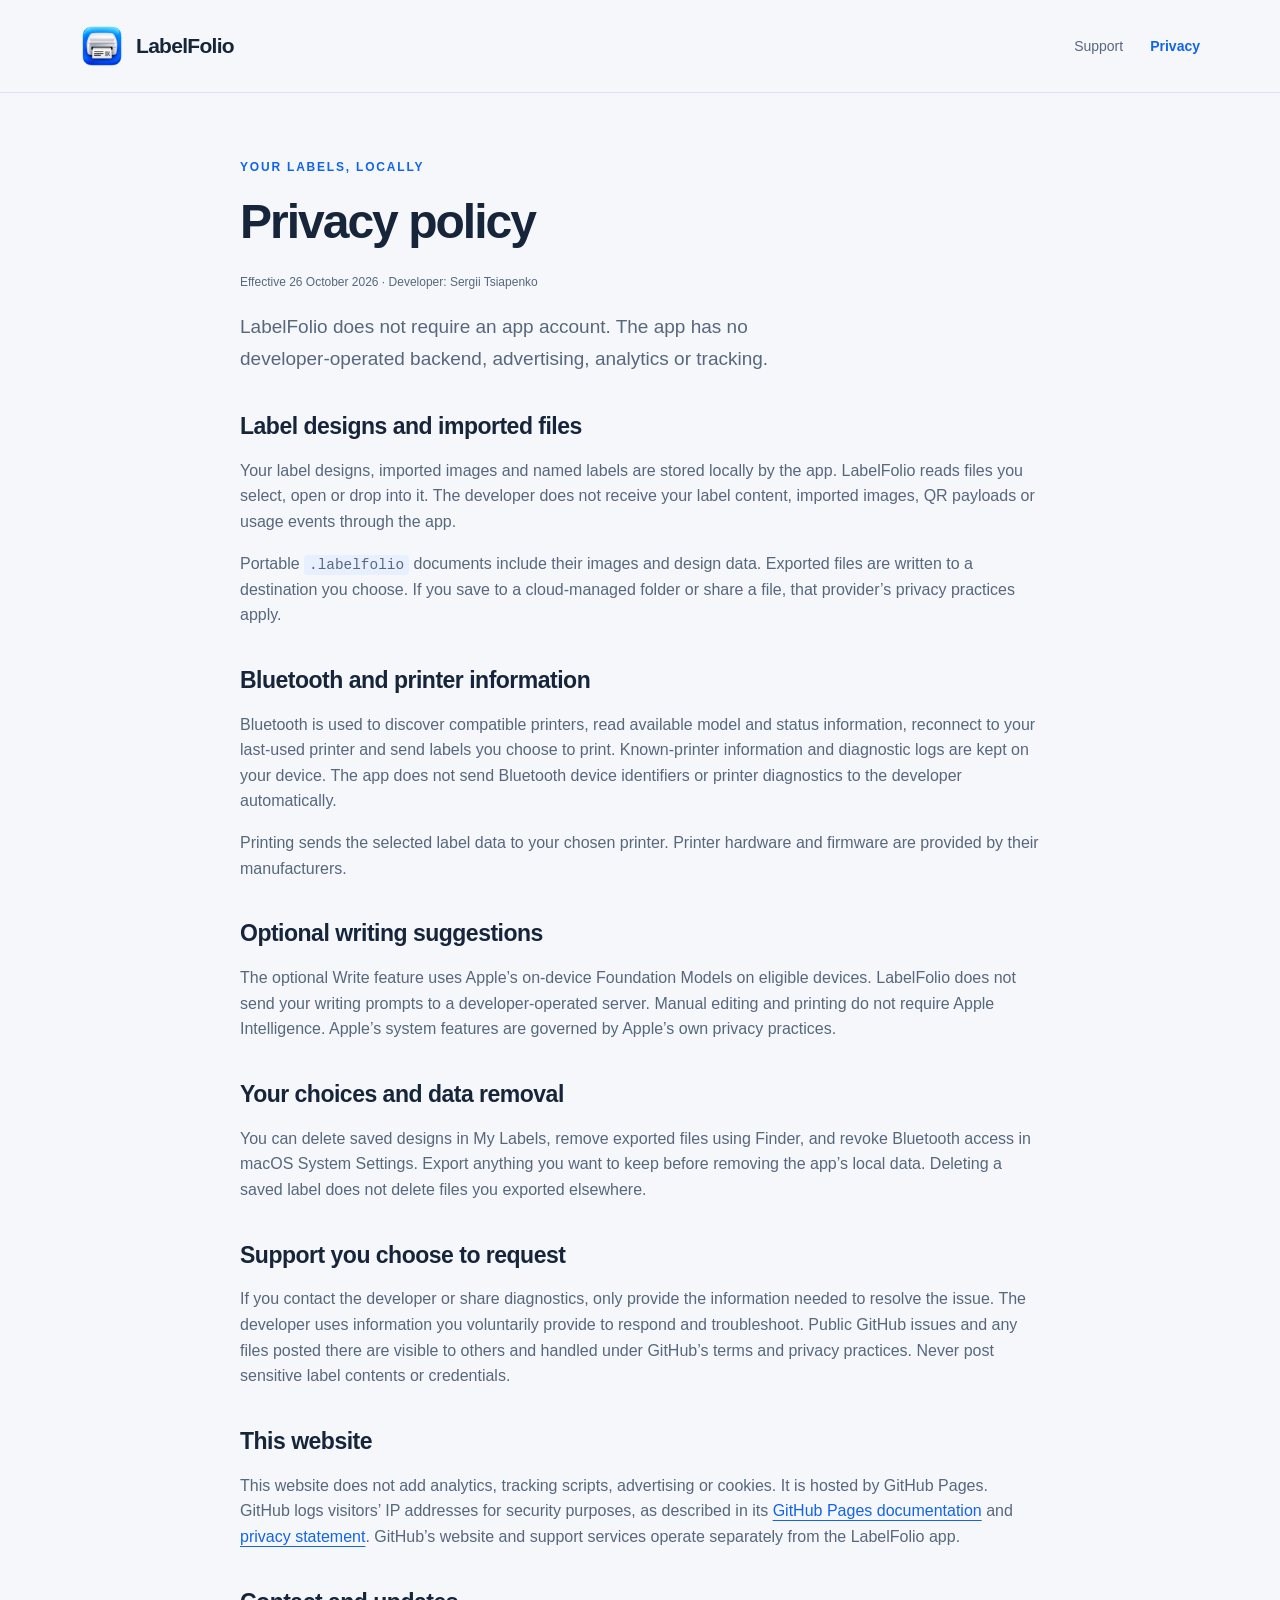
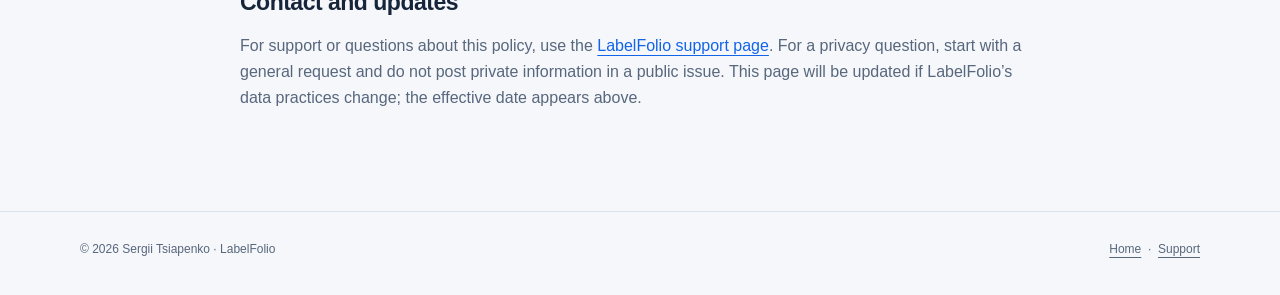
==== privacy.html @ 61dc9f2f "Publish LabelFolio website, support, and privacy policy" ====
<!doctype html>
<html lang="en"><head><meta charset="utf-8"><meta name="viewport" content="width=device-width,initial-scale=1"><title>LabelFolio Privacy Policy</title><meta name="description" content="How LabelFolio handles local label designs, images, Bluetooth printing, optional on-device writing and support requests."><link rel="canonical" href="https://mosher23.github.io/LabelFolio/privacy.html"><link rel="icon" href="app-icon.png"><link rel="stylesheet" href="styles.css"></head><body><a class="skip" href="#main">Skip to content</a><header><nav class="wrap" aria-label="Main navigation"><a class="brand" href="./"><img src="app-icon.png" width="44" height="44" alt="">LabelFolio</a><div class="links"><a href="support.html">Support</a><a aria-current="page" href="privacy.html">Privacy</a></div></nav></header><main id="main" class="wrap page"><div class="eyebrow">Your labels, locally</div><h1>Privacy policy</h1><p class="fine">Effective 26 October 2026 · Developer: Sergii Tsiapenko</p><p class="lead">LabelFolio does not require an app account. The app has no developer-operated backend, advertising, analytics or tracking.</p>
<h2>Label designs and imported files</h2><p>Your label designs, imported images and named labels are stored locally by the app. LabelFolio reads files you select, open or drop into it. The developer does not receive your label content, imported images, QR payloads or usage events through the app.</p><p>Portable <code>.labelfolio</code> documents include their images and design data. Exported files are written to a destination you choose. If you save to a cloud-managed folder or share a file, that provider’s privacy practices apply.</p>
<h2>Bluetooth and printer information</h2><p>Bluetooth is used to discover compatible printers, read available model and status information, reconnect to your last-used printer and send labels you choose to print. Known-printer information and diagnostic logs are kept on your device. The app does not send Bluetooth device identifiers or printer diagnostics to the developer automatically.</p><p>Printing sends the selected label data to your chosen printer. Printer hardware and firmware are provided by their manufacturers.</p>
<h2>Optional writing suggestions</h2><p>The optional Write feature uses Apple’s on-device Foundation Models on eligible devices. LabelFolio does not send your writing prompts to a developer-operated server. Manual editing and printing do not require Apple Intelligence. Apple’s system features are governed by Apple’s own privacy practices.</p>
<h2>Your choices and data removal</h2><p>You can delete saved designs in My Labels, remove exported files using Finder, and revoke Bluetooth access in macOS System Settings. Export anything you want to keep before removing the app’s local data. Deleting a saved label does not delete files you exported elsewhere.</p>
<h2>Support you choose to request</h2><p>If you contact the developer or share diagnostics, only provide the information needed to resolve the issue. The developer uses information you voluntarily provide to respond and troubleshoot. Public GitHub issues and any files posted there are visible to others and handled under GitHub’s terms and privacy practices. Never post sensitive label contents or credentials.</p>
<h2>This website</h2><p>This website does not add analytics, tracking scripts, advertising or cookies. It is hosted by GitHub Pages. GitHub logs visitors’ IP addresses for security purposes, as described in its <a href="https://docs.github.com/en/pages/getting-started-with-github-pages/what-is-github-pages#data-collection">GitHub Pages documentation</a> and <a href="https://docs.github.com/en/site-policy/privacy-policies/github-general-privacy-statement">privacy statement</a>. GitHub’s website and support services operate separately from the LabelFolio app.</p>
<h2>Contact and updates</h2><p>For support or questions about this policy, use the <a href="support.html#contact">LabelFolio support page</a>. For a privacy question, start with a general request and do not post private information in a public issue. This page will be updated if LabelFolio’s data practices change; the effective date appears above.</p></main><footer><div class="wrap foot"><span>© 2026 Sergii Tsiapenko · LabelFolio</span><span><a href="./">Home</a> &nbsp;·&nbsp; <a href="support.html">Support</a></span></div></footer></body></html>
---- styles.css ----
@charset "UTF-8";
:root{color-scheme:light dark;--bg:#f5f7fb;--surface:#fff;--ink:#17253a;--muted:#58677c;--line:#dae2ee;--blue:#1264e8;--wash:#e8f0ff;--shadow:0 24px 80px #233c6112;font-family:-apple-system,BlinkMacSystemFont,"Segoe UI",sans-serif;font-synthesis:none}
*{box-sizing:border-box}body{margin:0;background:var(--bg);color:var(--ink);line-height:1.6}a{color:var(--blue);text-underline-offset:4px}a:hover{text-decoration-thickness:2px}a:focus-visible,summary:focus-visible{outline:3px solid var(--blue);outline-offset:5px;border-radius:4px}.wrap{width:min(1120px,calc(100% - 48px));margin:auto}header{border-bottom:1px solid var(--line)}nav{min-height:92px;display:flex;align-items:center;justify-content:space-between;gap:20px}.brand{display:flex;gap:12px;align-items:center;text-decoration:none;color:var(--ink);font-size:21px;font-weight:750;letter-spacing:-.7px}.brand img{width:44px;height:44px;border-radius:11px}.links{display:flex;gap:27px;align-items:center}.links a{font-size:14px;text-decoration:none;color:var(--muted)}.links a[aria-current=page]{color:var(--blue);font-weight:650}.hero{display:grid;grid-template-columns:1.05fr 1fr;align-items:center;gap:64px;padding:92px 0 80px}.eyebrow{color:var(--blue);font-size:12px;font-weight:750;letter-spacing:1.8px;text-transform:uppercase}h1{font-size:clamp(42px,5.4vw,68px);line-height:1.06;letter-spacing:-3px;margin:19px 0 24px;font-weight:760}h1 span{color:var(--blue)}.lead{font-size:19px;color:var(--muted);max-width:590px;line-height:1.65}.actions{display:flex;gap:12px;flex-wrap:wrap;margin:30px 0 20px}.button{display:inline-flex;align-items:center;justify-content:center;padding:12px 21px;border-radius:12px;background:var(--blue);color:white;text-decoration:none;font-size:14px;font-weight:650}.button.secondary{background:var(--surface);color:var(--ink);border:1px solid var(--line)}.fine{font-size:12px;color:var(--muted)}.stage{position:relative;min-height:400px;display:grid;place-items:center;background:radial-gradient(circle at 70% 15%,#c4d9ff8c,transparent 65%),var(--wash);border:1px solid var(--line);border-radius:32px;overflow:hidden;padding:42px 28px}.label{background:#fff;color:#111;box-shadow:0 16px 30px #233c6126;transform:rotate(-6deg);width:100%;max-width:340px;padding:30px 32px;border-radius:7px;font-family:ui-monospace,SFMono-Regular,monospace;text-align:center;aspect-ratio:1.65;display:flex;flex-direction:column;justify-content:center}.label .tag{font-size:10px;letter-spacing:3px;text-transform:uppercase}.label strong{font-size:35px;letter-spacing:-2px;line-height:1.15;padding:10px 0}.label .rule{height:1px;background:#222;margin:8px 0}.label .detail{font-size:10px;letter-spacing:1px}.chip{position:absolute;background:var(--surface);border:1px solid var(--line);padding:9px 15px;border-radius:10px;box-shadow:var(--shadow);font-size:12px;color:var(--muted)}.chip.top{top:30px;left:25px}.chip.bottom{bottom:27px;right:25px}.strip{display:flex;justify-content:space-between;gap:20px;padding:24px 0;border-top:1px solid var(--line);border-bottom:1px solid var(--line);color:var(--muted);font-size:13px}.section{padding:76px 0}.section h2{font-size:35px;letter-spacing:-1.3px;line-height:1.2;margin:0 0 16px}.section-intro{max-width:600px;color:var(--muted);margin:0 0 34px}.grid{display:grid;grid-template-columns:repeat(3,1fr);gap:18px}.card{background:var(--surface);border:1px solid var(--line);padding:27px;border-radius:20px}.card .mark{display:inline-flex;align-items:center;justify-content:center;background:var(--wash);color:var(--blue);height:36px;min-width:40px;border-radius:10px;font-size:17px;font-weight:700;padding:0 8px}.card h3{font-size:17px;margin:22px 0 9px;line-height:1.3}.card p{color:var(--muted);font-size:14px;margin:0}.callout{background:var(--wash);border:1px solid var(--line);padding:32px 36px;border-radius:22px}.callout h2{font-size:25px;margin:0 0 10px;letter-spacing:-.5px}.callout p{color:var(--muted);max-width:850px;margin:0 0 16px}.page{max-width:800px;padding:65px 0 85px}.page h1{font-size:48px;letter-spacing:-2px;line-height:1.1}.page h2{font-size:23px;line-height:1.3;margin:38px 0 12px;letter-spacing:-.5px}.page p,.page li{color:var(--muted)}.page .lead{font-size:19px}.page ul,.page ol{padding-left:24px}.page li{padding:4px 0}.page code{font-family:ui-monospace,monospace;font-size:.9em;background:var(--wash);padding:2px 5px;border-radius:4px}details{border-bottom:1px solid var(--line);padding:20px 0}summary{cursor:pointer;font-weight:650;font-size:17px}details p{padding:0 0 0 20px}footer{border-top:1px solid var(--line);padding:28px 0 36px;font-size:12px;color:var(--muted)}.foot{display:flex;justify-content:space-between;gap:24px;flex-wrap:wrap}.foot a{color:var(--muted)}.skip{position:fixed;top:-100px;left:20px;z-index:20;background:var(--surface);padding:12px}.skip:focus{top:10px}
@media(prefers-color-scheme:dark){:root{--bg:#121923;--surface:#1b2532;--ink:#e9eff8;--muted:#acb9cc;--line:#2c394c;--blue:#7db0ff;--wash:#192c46;--shadow:0 24px 80px #0003}.button{background:#2674eb;color:#fff}.stage{background:radial-gradient(circle at 70% 15%,#24538b66,transparent 65%),var(--wash)}}
@media(max-width:760px){.wrap{width:calc(100% - 36px)}nav{min-height:78px;gap:12px}.links{gap:16px}.links a{font-size:13px}.brand{font-size:19px}.brand img{width:36px;height:36px}.hero{grid-template-columns:1fr;gap:34px;padding:50px 0 42px}h1{letter-spacing:-2px;max-width:500px}.lead{font-size:17px}.stage{min-height:325px}.strip{flex-wrap:wrap;justify-content:flex-start;gap:12px 25px}.grid{grid-template-columns:1fr}.section{padding:50px 0}.section h2{font-size:29px}.card{padding:24px}.card h3{margin-top:15px}.page{padding-top:42px}.page h1{font-size:39px}.callout{padding:25px}.foot{gap:14px}}
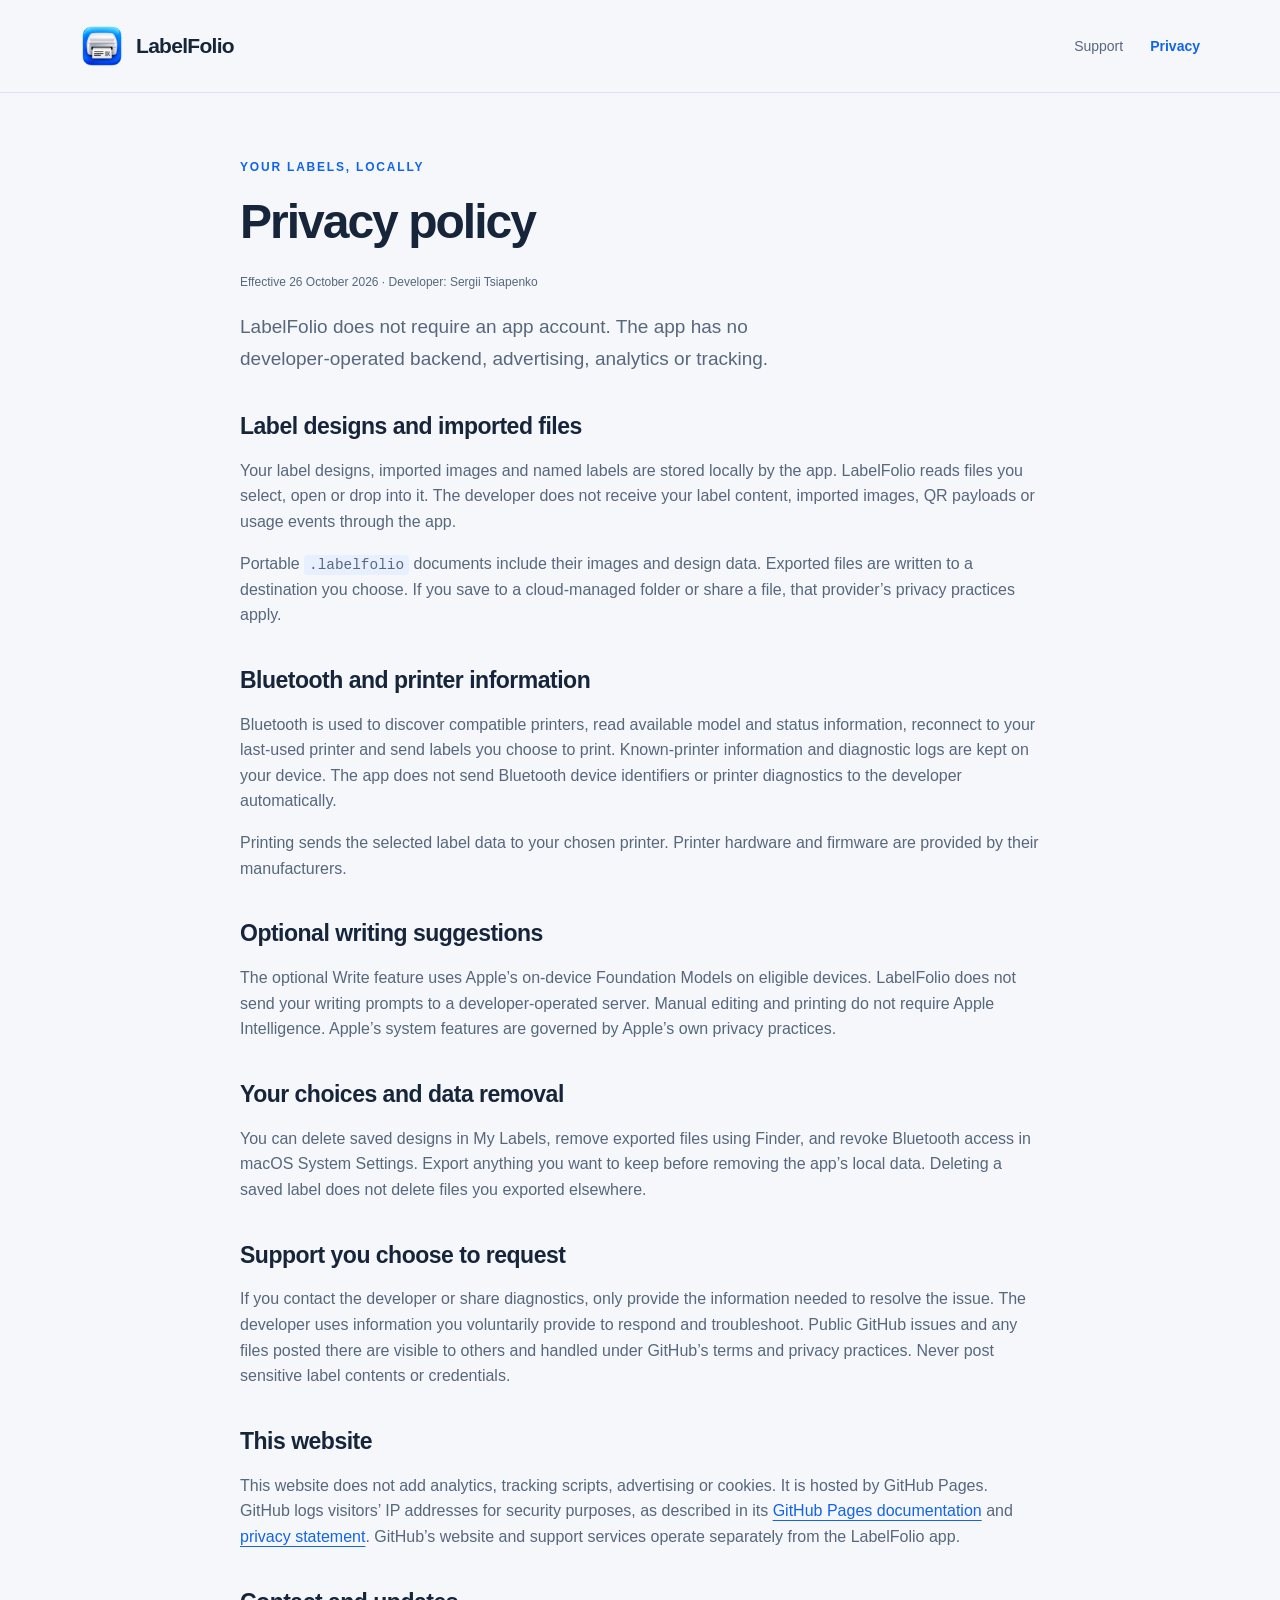
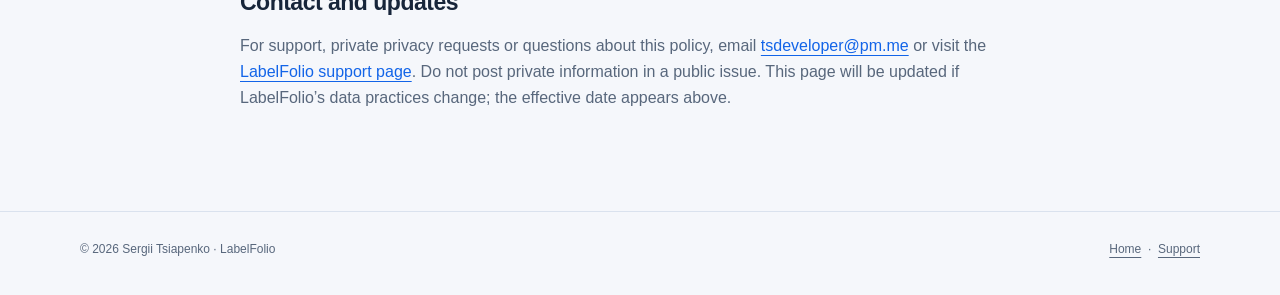
==== commit 049f80b4: "Add LabelFolio support and privacy email" ====
--- a/privacy.html
+++ b/privacy.html
@@ -6,4 +6,4 @@
 <h2>Your choices and data removal</h2><p>You can delete saved designs in My Labels, remove exported files using Finder, and revoke Bluetooth access in macOS System Settings. Export anything you want to keep before removing the app’s local data. Deleting a saved label does not delete files you exported elsewhere.</p>
 <h2>Support you choose to request</h2><p>If you contact the developer or share diagnostics, only provide the information needed to resolve the issue. The developer uses information you voluntarily provide to respond and troubleshoot. Public GitHub issues and any files posted there are visible to others and handled under GitHub’s terms and privacy practices. Never post sensitive label contents or credentials.</p>
 <h2>This website</h2><p>This website does not add analytics, tracking scripts, advertising or cookies. It is hosted by GitHub Pages. GitHub logs visitors’ IP addresses for security purposes, as described in its <a href="https://docs.github.com/en/pages/getting-started-with-github-pages/what-is-github-pages#data-collection">GitHub Pages documentation</a> and <a href="https://docs.github.com/en/site-policy/privacy-policies/github-general-privacy-statement">privacy statement</a>. GitHub’s website and support services operate separately from the LabelFolio app.</p>
-<h2>Contact and updates</h2><p>For support or questions about this policy, use the <a href="support.html#contact">LabelFolio support page</a>. For a privacy question, start with a general request and do not post private information in a public issue. This page will be updated if LabelFolio’s data practices change; the effective date appears above.</p></main><footer><div class="wrap foot"><span>© 2026 Sergii Tsiapenko · LabelFolio</span><span><a href="./">Home</a> &nbsp;·&nbsp; <a href="support.html">Support</a></span></div></footer></body></html>
+<h2>Contact and updates</h2><p>For support, private privacy requests or questions about this policy, email <a href="mailto:tsdeveloper@pm.me">tsdeveloper@pm.me</a> or visit the <a href="support.html#contact">LabelFolio support page</a>. Do not post private information in a public issue. This page will be updated if LabelFolio’s data practices change; the effective date appears above.</p></main><footer><div class="wrap foot"><span>© 2026 Sergii Tsiapenko · LabelFolio</span><span><a href="./">Home</a> &nbsp;·&nbsp; <a href="support.html">Support</a></span></div></footer></body></html>
